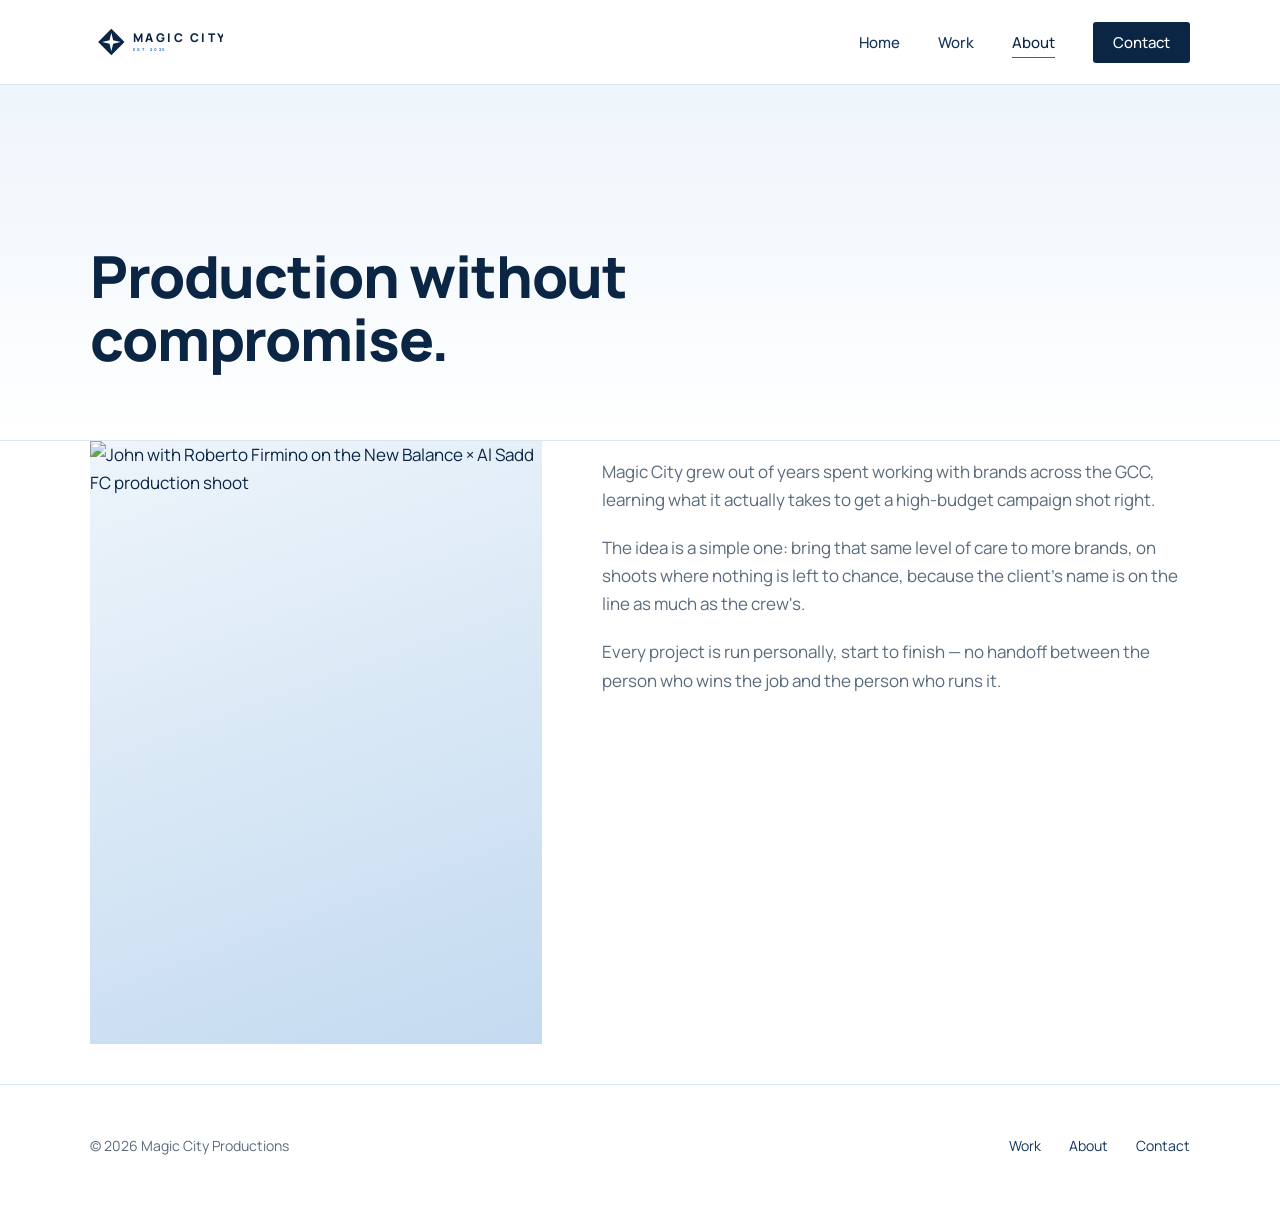
==== about.html @ c6229596 "Add files via upload" ====
<!DOCTYPE html>
<html lang="en">
<head>
<meta charset="UTF-8">
<meta name="viewport" content="width=device-width, initial-scale=1.0">
<title>About — Magic City</title>
<link rel="stylesheet" href="style.css">
<link rel="icon" type="image/svg+xml" href="images/favicon.svg">
<link rel="icon" type="image/png" sizes="32x32" href="images/favicon-32.png">
<link rel="apple-touch-icon" href="images/apple-touch-icon.png">
</head>
<body>

<header class="site">
  <nav class="wrap">
    <a href="index.html" class="brand" aria-label="Magic City — Home">
      <svg class="nav-logo" viewBox="0 0 400 120" role="img" aria-label="Magic City">
        <title>Magic City</title>
        <g transform="translate(22 18) scale(0.84)">
          <path fill="#0B2545" fill-rule="evenodd" d="M50 3 L97 50 L50 97 L3 50 Z M50 17 L56.5 43.5 L83 50 L56.5 56.5 L50 83 L43.5 56.5 L17 50 L43.5 43.5 Z"></path>
        </g>
        <text x="128" y="59" fill="#0B2545" font-family="Manrope, 'Helvetica Neue', Arial, sans-serif" font-weight="800" font-size="36" letter-spacing="7.6">MAGIC CITY</text>
        <text x="130" y="86" fill="#1D63D1" font-family="Manrope, 'Helvetica Neue', Arial, sans-serif" font-weight="700" font-size="12" letter-spacing="4.8">EST. 2025</text>
      </svg>
    </a>
    <ul class="navlinks">
      <li><a href="index.html">Home</a></li>
      <li><a href="work.html">Work</a></li>
      <li><a href="about.html" class="active">About</a></li>
      <li class="dropdown">
        <a href="contact.html" class="cta">Contact</a>
        <div class="dropdown-panel">
          <div class="row"><span class="label">Email</span><a class="value" href="mailto:jbamboukian99@gmail.com">jbamboukian99@gmail.com</a></div>
          <div class="row"><span class="label">Phone</span><a class="value" href="tel:+96170124567">+961 70 124 567</a></div>
          <div class="row"><span class="label">Based In</span><span class="value">Lebanon</span></div>
          <div class="row"><span class="label">Response Time</span><span class="value">Same Day!</span></div>
        </div>
      </li>
    </ul>
  </nav>
</header>

<section class="hero" style="padding-bottom: 70px;">
  <div class="wrap" style="padding-top: 70px;">
    <h1 style="max-width: 16ch;">Production without compromise.</h1>
  </div>
</section>

<section class="wrap">
  <div class="about-split">
    <div class="about-image"><img src="images/hero.jpg" alt="John with Roberto Firmino on the New Balance × Al Sadd FC production shoot" loading="lazy"></div>
    <div class="about-copy">
      <p>Magic City grew out of years spent working with brands across the GCC, learning what it actually takes to get a high-budget campaign shot right.</p>
      <p>The idea is a simple one: bring that same level of care to more brands, on shoots where nothing is left to chance, because the client's name is on the line as much as the crew's.</p>
      <p>Every project is run personally, start to finish — no handoff between the person who wins the job and the person who runs it.</p>
    </div>
  </div>
</section>

<footer class="site">
  <div class="wrap">
    <div class="small">© 2026 Magic City Productions</div>
    <ul class="flinks">
      <li><a href="work.html">Work</a></li>
      <li><a href="about.html">About</a></li>
      <li><a href="contact.html">Contact</a></li>
    </ul>
  </div>
</footer>

</body>
</html>
---- style.css ----
@import url('https://fonts.googleapis.com/css2?family=Manrope:wght@400;500;600;700;800&family=IBM+Plex+Mono:wght@500&display=swap');

:root {
  --navy: #0B2545;
  --navy-2: #14355E;
  --blue: #1D63D1;
  --grey: #5B6B7C;
  --bg: #FFFFFF;
  --sky: #EEF5FB;
  --line: #DCE6F0;
  --max: 1180px;
}

* { box-sizing: border-box; }
html { scroll-behavior: smooth; }

body {
  margin: 0;
  background: var(--bg);
  color: var(--navy);
  font-family: 'Manrope', -apple-system, sans-serif;
  font-size: 17px;
  line-height: 1.65;
  -webkit-font-smoothing: antialiased;
}

h1, h2, h3 {
  font-family: 'Manrope', sans-serif;
  font-weight: 800;
  letter-spacing: -0.02em;
  line-height: 1.08;
  margin: 0;
  color: var(--navy);
}

a { color: inherit; }
p { max-width: 60ch; color: var(--grey); }

.wrap { max-width: var(--max); margin: 0 auto; padding: 0 40px; }

/* ---------- NAV ---------- */
header.site {
  position: sticky;
  top: 0;
  background: rgba(255,255,255,0.9);
  backdrop-filter: blur(8px);
  border-bottom: 1px solid var(--line);
  z-index: 50;
}

nav.wrap {
  display: flex;
  align-items: center;
  justify-content: space-between;
  height: 84px;
}

.brand {
  display: flex;
  align-items: center;
  text-decoration: none;
  color: var(--navy);
}

.nav-logo {
  height: 40px;
  width: auto;
  display: block;
}

.navlinks {
  display: flex;
  gap: 38px;
  list-style: none;
  margin: 0;
  padding: 0;
  align-items: center;
}

.navlinks a {
  text-decoration: none;
  font-size: 15px;
  font-weight: 500;
  color: var(--navy-2);
  padding-bottom: 4px;
  border-bottom: 1px solid transparent;
  transition: color .15s, border-color .15s;
}

.navlinks a:hover,
.navlinks a.active {
  color: var(--navy);
  border-color: var(--blue);
}

.navlinks .cta {
  background: var(--navy);
  color: #fff;
  padding: 10px 20px;
  border-radius: 3px;
  border-bottom: none;
}

.navlinks .cta:hover {
  background: var(--blue);
  border-color: transparent;
  color: #fff;
}

.navlinks .dropdown { position: relative; }

.dropdown-panel {
  position: absolute;
  top: 100%;
  left: 50%;
  transform: translateX(-50%) translateY(6px);
  margin-top: 12px;
  background: var(--navy);
  color: #fff;
  padding: 22px 24px;
  border-radius: 8px;
  width: 240px;
  box-shadow: 0 16px 34px rgba(11,37,69,0.28);
  opacity: 0;
  visibility: hidden;
  transition: opacity .15s ease, transform .15s ease, visibility .15s ease;
  z-index: 60;
}

.navlinks .dropdown:hover .dropdown-panel,
.navlinks .dropdown:focus-within .dropdown-panel {
  opacity: 1;
  visibility: visible;
  transform: translateX(-50%) translateY(0);
}

.dropdown-panel .row { margin-bottom: 14px; }
.dropdown-panel .row:last-child { margin-bottom: 0; }

.dropdown-panel .label {
  display: block;
  font-size: 11px;
  font-weight: 700;
  text-transform: uppercase;
  letter-spacing: 0.06em;
  color: #9FB4D1;
  margin-bottom: 4px;
}

.dropdown-panel .value {
  display: block;
  font-size: 14px;
  font-weight: 600;
  color: #fff;
  text-decoration: none;
}

.dropdown-panel a.value:hover { color: var(--blue); }

/* ---------- HERO ---------- */
.hero {
  background: linear-gradient(180deg, var(--sky) 0%, #FFFFFF 100%);
  border-bottom: 1px solid var(--line);
}

.hero-inner {
  padding: 90px 0 0;
  display: grid;
  grid-template-columns: 1fr 1fr;
  gap: 60px;
  align-items: center;
}

/* logo-left / intro-right hero */
.hero-lockup {
  padding: 140px 0;
  display: flex;
  justify-content: center;
  align-items: center;
  gap: 40px;
  flex-wrap: wrap;
}

.hero-lockup .wordmark {
  font-family: 'Manrope', sans-serif;
  font-weight: 800;
  font-size: clamp(28px, 4vw, 44px);
  letter-spacing: 0.22em;
  line-height: 1.15;
  color: var(--navy);
  text-transform: uppercase;
}

.hero-lockup .intro {
  border-left: 2px solid var(--blue);
  padding-left: 40px;
}

.hero-lockup .intro p {
  font-size: 21px;
  font-weight: 500;
  color: var(--navy-2);
  line-height: 1.5;
  max-width: 34ch;
}

.hero-lockup .intro .actions {
  margin-top: 30px;
}

/* reel strip */
.reel-strip {
  padding: 20px 0 60px;
}

.reel {
  width: 100%;
  aspect-ratio: 3 / 1;
  object-fit: cover;
  object-position: center 25%;
  display: block;
  border-radius: 16px;
  box-shadow: 0 20px 40px rgba(11,37,69,0.15);
}

.hero-copy .eyebrow {
  font-size: 14px;
  font-weight: 700;
  color: var(--blue);
  margin-bottom: 18px;
  display: block;
}

.frame-num {
  font-family: 'IBM Plex Mono', monospace;
  font-size: 13px;
  font-weight: 500;
  color: var(--blue);
  letter-spacing: 0.02em;
}

.hero h1 {
  font-size: clamp(38px, 5vw, 58px);
  max-width: 12ch;
}

.hero .lede {
  margin-top: 22px;
  font-size: 18px;
  max-width: 44ch;
}

.hero .actions {
  margin-top: 32px;
  display: flex;
  gap: 16px;
  align-items: center;
}

.hero-image {
  aspect-ratio: 4/5;
  overflow: hidden;
}

.hero-image img {
  width: 100%;
  height: 100%;
  object-fit: cover;
  display: block;
}

.hero-caption {
  margin-top: 12px;
  font-size: 13px;
  font-weight: 600;
  color: var(--grey);
}

.hero-image.placeholder {
  background: linear-gradient(160deg, #DCEAF7 0%, #C3DAF0 100%);
  display: flex;
  align-items: center;
  justify-content: center;
  color: var(--navy-2);
  font-size: 14px;
  font-weight: 600;
  text-align: center;
  padding: 30px;
  border: 1px dashed #AFC7E0;
}

/* ---------- BUTTONS ---------- */
.btn {
  display: inline-block;
  padding: 14px 28px;
  background: var(--navy);
  color: #fff;
  text-decoration: none;
  font-size: 15px;
  font-weight: 600;
  border-radius: 3px;
  border: 1px solid var(--navy);
  transition: background .15s, color .15s, border-color .15s;
}

.btn:hover { background: var(--blue); border-color: var(--blue); }

.btn.ghost {
  background: transparent;
  color: var(--navy);
  border: 1px solid var(--line);
}

.btn.ghost:hover { border-color: var(--navy); }

.btn-sm {
  padding: 10px 22px;
  font-size: 14px;
  background: var(--blue);
  border-color: var(--blue);
}

.btn-sm:hover { background: var(--navy); border-color: var(--navy); }

.journey-cta {
  margin-top: 56px;
  display: flex;
  justify-content: center;
}

.textlink {
  font-size: 15px;
  font-weight: 600;
  color: var(--navy);
  text-decoration: none;
  border-bottom: 1px solid var(--blue);
  padding-bottom: 2px;
}

/* ---------- CLIENT STRIP ---------- */
.clients {
  padding: 50px 0;
  border-bottom: 1px solid var(--line);
}

.clients .label {
  font-size: 15px;
  color: var(--grey);
  margin-bottom: 24px;
}

.client-row {
  display: flex;
  gap: 56px;
  flex-wrap: wrap;
  align-items: center;
}

.client-row .name {
  font-size: 21px;
  font-weight: 700;
  color: var(--navy-2);
  letter-spacing: -0.01em;
}

/* ---------- SECTIONS ---------- */
section { padding: 90px 0; }
.rule-top { border-top: 1px solid var(--line); }
.rule-top.wrap { padding-top: 90px; padding-bottom: 90px; }

.section-head {
  margin-bottom: 48px;
}

.section-head h2 {
  font-size: clamp(28px, 3.4vw, 40px);
  max-width: 18ch;
}

.section-head p { margin-top: 18px; font-size: 17px; max-width: 52ch; }

/* featured work */
.feature {
  display: grid;
  grid-template-columns: 1fr 1fr;
  gap: 60px;
  align-items: center;
  background: var(--sky);
  padding: 50px;
}

.feature-image {
  aspect-ratio: 4/3;
  background: linear-gradient(160deg, #ffffff 0%, #D4E5F5 100%);
  border: 1px dashed #AFC7E0;
  display: flex;
  align-items: center;
  justify-content: center;
  color: var(--navy-2);
  font-size: 14px;
  font-weight: 600;
  text-align: center;
  padding: 30px;
}

.feature .tag {
  display: block;
  margin-bottom: 14px;
}

.feature h3 { font-size: 27px; max-width: 14ch; }
.feature p { margin-top: 16px; font-size: 16px; }

/* market reach map */
.market-map {
  background: var(--sky);
  border-radius: 16px;
  overflow: hidden;
}

.market-map-inner {
  position: relative;
}

.market-map-inner img {
  width: 100%;
  aspect-ratio: 224 / 144;
  display: block;
}

.pin {
  position: absolute;
  width: 170px;
  height: 75px;
  overflow: visible;
  pointer-events: none;
}

.pin .dot-glow { fill: var(--blue); opacity: 0.25; }
.pin .dot-core { fill: var(--blue); stroke: #fff; stroke-width: 1.5; }
.pin .lead-line { fill: none; stroke: var(--blue); stroke-width: 1.2; }
.pin .pin-label {
  font-family: 'IBM Plex Mono', monospace;
  font-size: 12.1px;
  font-weight: 500;
  fill: var(--navy);
  letter-spacing: 0.06em;
}

/* work grid — contact sheet treatment */
.work-grid {
  display: grid;
  grid-template-columns: repeat(2, 1fr);
  border-top: 1px solid var(--line);
  border-left: 1px solid var(--line);
}

.work-card {
  display: block;
  text-decoration: none;
  color: inherit;
  border-right: 1px solid var(--line);
  border-bottom: 1px solid var(--line);
  transition: background .15s;
}

.work-card:hover { background: var(--sky); }
.work-card:hover .thumb img { opacity: 0.92; }

.work-card .thumb {
  aspect-ratio: 4/3;
  background: linear-gradient(160deg, #F3F8FC 0%, #DCEAF7 100%);
  position: relative;
  overflow: hidden;
}

.work-card .thumb img {
  width: 100%;
  height: 100%;
  object-fit: cover;
  display: block;
}

.work-card .thumb .frame-num {
  position: absolute;
  top: 14px;
  left: 16px;
  color: #fff;
  opacity: 1;
  background: rgba(11,37,69,0.65);
  padding: 4px 9px;
  border-radius: 3px;
}

.work-card .info { padding: 24px; }
.work-card .client-name { font-size: 14px; font-weight: 600; color: var(--navy-2); margin-bottom: 8px; display: block; }
.work-card h3 { font-size: 19px; }
.work-card p { margin-top: 10px; font-size: 15px; }

/* process */
.process {
  display: grid;
  grid-template-columns: repeat(4, 1fr);
  gap: 30px;
}

.stage {
  background: var(--blue);
  border-radius: 20px;
  padding: 32px 26px;
}

.stage .num { font-size: 13px; font-weight: 700; color: rgba(255,255,255,0.75); display: block; margin-bottom: 12px; }
.stage h3 { font-size: 18px; color: #fff; }
.stage p { margin-top: 8px; font-size: 15px; color: rgba(255,255,255,0.9); }

/* about split */
.about-split {
  display: grid;
  grid-template-columns: 1fr 1.3fr;
  gap: 60px;
  align-items: start;
}

.about-image {
  aspect-ratio: 3/4;
  background: linear-gradient(160deg, #EEF5FB 0%, #C3DAF0 100%);
  overflow: hidden;
}

.about-image img {
  width: 100%;
  height: 100%;
  object-fit: cover;
  display: block;
}

.about-copy p { font-size: 17px; margin-bottom: 20px; }

.credentials {
  margin-top: 30px;
  border-top: 1px solid var(--line);
}

.credential-row {
  display: flex;
  justify-content: space-between;
  padding: 16px 0;
  border-bottom: 1px solid var(--line);
  font-size: 15px;
}

.credential-row span:first-child { color: var(--grey); }
.credential-row span:last-child { font-weight: 600; color: var(--navy); }

/* project detail page */
.project-hero {
  width: 100%;
  max-width: 760px;
  aspect-ratio: 16 / 9;
  overflow: hidden;
  border-radius: 16px;
  margin: 40px auto 0;
}

.project-hero img { width: 100%; height: 100%; object-fit: cover; display: block; }

.project-head { margin-top: 44px; }
.project-head .tag { display: block; margin-bottom: 14px; }
.project-head h1 { font-size: clamp(30px, 3.6vw, 42px); max-width: 24ch; }

.project-body {
  display: grid;
  grid-template-columns: 1.6fr 1fr;
  gap: 60px;
  margin-top: 40px;
  align-items: start;
}

.project-body p { font-size: 17px; margin-bottom: 18px; }

/* behind-the-scenes clip */
.clip-section {
  display: flex;
  align-items: flex-start;
  gap: 56px;
  margin-top: 60px;
  flex-wrap: wrap;
}

.clip-gallery {
  display: flex;
  gap: 22px;
  flex: 1 1 480px;
  max-width: 620px;
}

.clip-thumb {
  position: relative;
  flex: 1 1 0;
  margin: 10px;
}

.clip-thumb img {
  width: 100%;
  aspect-ratio: 3 / 4;
  object-fit: cover;
  display: block;
}

.clip-thumb .corner {
  position: absolute;
  width: 22px;
  height: 22px;
  border: 3px solid var(--blue);
}

.clip-thumb .corner.tl { top: -8px; left: -8px; border-right: none; border-bottom: none; }
.clip-thumb .corner.tr { top: -8px; right: -8px; border-left: none; border-bottom: none; }
.clip-thumb .corner.bl { bottom: -8px; left: -8px; border-right: none; border-top: none; }
.clip-thumb .corner.br { bottom: -8px; right: -8px; border-left: none; border-top: none; }

.clip-side {
  flex: 1 1 300px;
  display: flex;
  flex-direction: column;
  gap: 28px;
  max-width: 380px;
}

.clip-callout {
  background: var(--blue);
  border-radius: 12px;
  padding: 22px 26px;
}

.clip-callout p {
  font-size: 16px;
  font-weight: 600;
  color: #fff;
  line-height: 1.5;
  margin: 0;
}

.clip-callout p strong { color: #fff; }

/* CTA strip */
.cta-strip {
  background: var(--navy);
  color: #fff;
  padding: 64px 50px;
  margin: 0 40px;
  max-width: calc(var(--max) - 80px);
  margin: 0 auto;
}

.cta-strip .flex {
  display: flex;
  justify-content: space-between;
  align-items: center;
  gap: 30px;
  flex-wrap: wrap;
}

.cta-strip h2 { color: #fff; font-size: clamp(26px,3.2vw,36px); max-width: 20ch; }
.cta-strip p { color: #C3D5EC; margin-top: 10px; }
.cta-strip .btn { background: var(--blue); border-color: var(--blue); }
.cta-strip .btn:hover { background: #fff; color: var(--navy); border-color: #fff; }

/* footer */
footer.site {
  border-top: 1px solid var(--line);
  padding: 46px 0;
  margin-top: 40px;
}

footer .wrap {
  display: flex;
  justify-content: space-between;
  align-items: center;
  flex-wrap: wrap;
  gap: 16px;
}

footer .small { font-size: 14px; color: var(--grey); }
footer .flinks { display: flex; gap: 28px; list-style: none; margin: 0; padding: 0; }
footer a { text-decoration: none; font-size: 14px; color: var(--navy-2); }
footer a:hover { color: var(--blue); }

/* contact page */
.contact-grid {
  display: grid;
  grid-template-columns: 1fr 1fr;
  gap: 70px;
  padding: 70px 0 100px;
}

.contact-block { margin-bottom: 36px; }
.contact-block h3 { font-size: 14px; font-weight: 700; color: var(--blue); margin-bottom: 10px; }
.contact-block p, .contact-block a { font-size: 17px; color: var(--navy); }

form.contact-form label {
  display: block;
  font-size: 13px;
  font-weight: 600;
  color: var(--grey);
  margin-bottom: 8px;
  margin-top: 22px;
}

form.contact-form input,
form.contact-form select,
form.contact-form textarea {
  width: 100%;
  border: 1px solid var(--line);
  border-radius: 4px;
  background: var(--sky);
  font-family: 'Manrope', sans-serif;
  font-size: 16px;
  padding: 12px 14px;
  color: var(--navy);
}

form.contact-form input:focus,
form.contact-form select:focus,
form.contact-form textarea:focus {
  outline: none;
  border-color: var(--blue);
  background: #fff;
}

form.contact-form textarea { resize: vertical; min-height: 100px; }
form.contact-form button { margin-top: 30px; cursor: pointer; }

/* focus visibility */
a:focus-visible, button:focus-visible, input:focus-visible, textarea:focus-visible {
  outline: 2px solid var(--blue);
  outline-offset: 2px;
}

/* reveal */
.reveal { opacity: 0; transform: translateY(12px); animation: reveal .7s ease forwards; }
.reveal.d2 { animation-delay: .12s; }
@keyframes reveal { to { opacity: 1; transform: none; } }
@media (prefers-reduced-motion: reduce) {
  .reveal { animation: none; opacity: 1; transform: none; }
  html { scroll-behavior: auto; }
}

/* responsive */
@media (max-width: 900px) {
  .hero-inner { grid-template-columns: 1fr; gap: 40px; padding-top: 50px; }
  .hero-lockup { flex-direction: column; gap: 36px; padding: 70px 0; text-align: center; align-items: center; }
  .hero-lockup .intro { border-left: none; padding-left: 0; text-align: left; }
  .feature { grid-template-columns: 1fr; padding: 30px; }
  .work-grid { grid-template-columns: 1fr; }
  .process { grid-template-columns: repeat(2, 1fr); row-gap: 30px; }
  .about-split { grid-template-columns: 1fr; }
  .project-body { grid-template-columns: 1fr; gap: 30px; }
  .contact-grid { grid-template-columns: 1fr; gap: 20px; }
  .navlinks { display: none; }
  .wrap { padding: 0 22px; }
  .cta-strip { margin: 0 22px; padding: 40px 26px; }
}
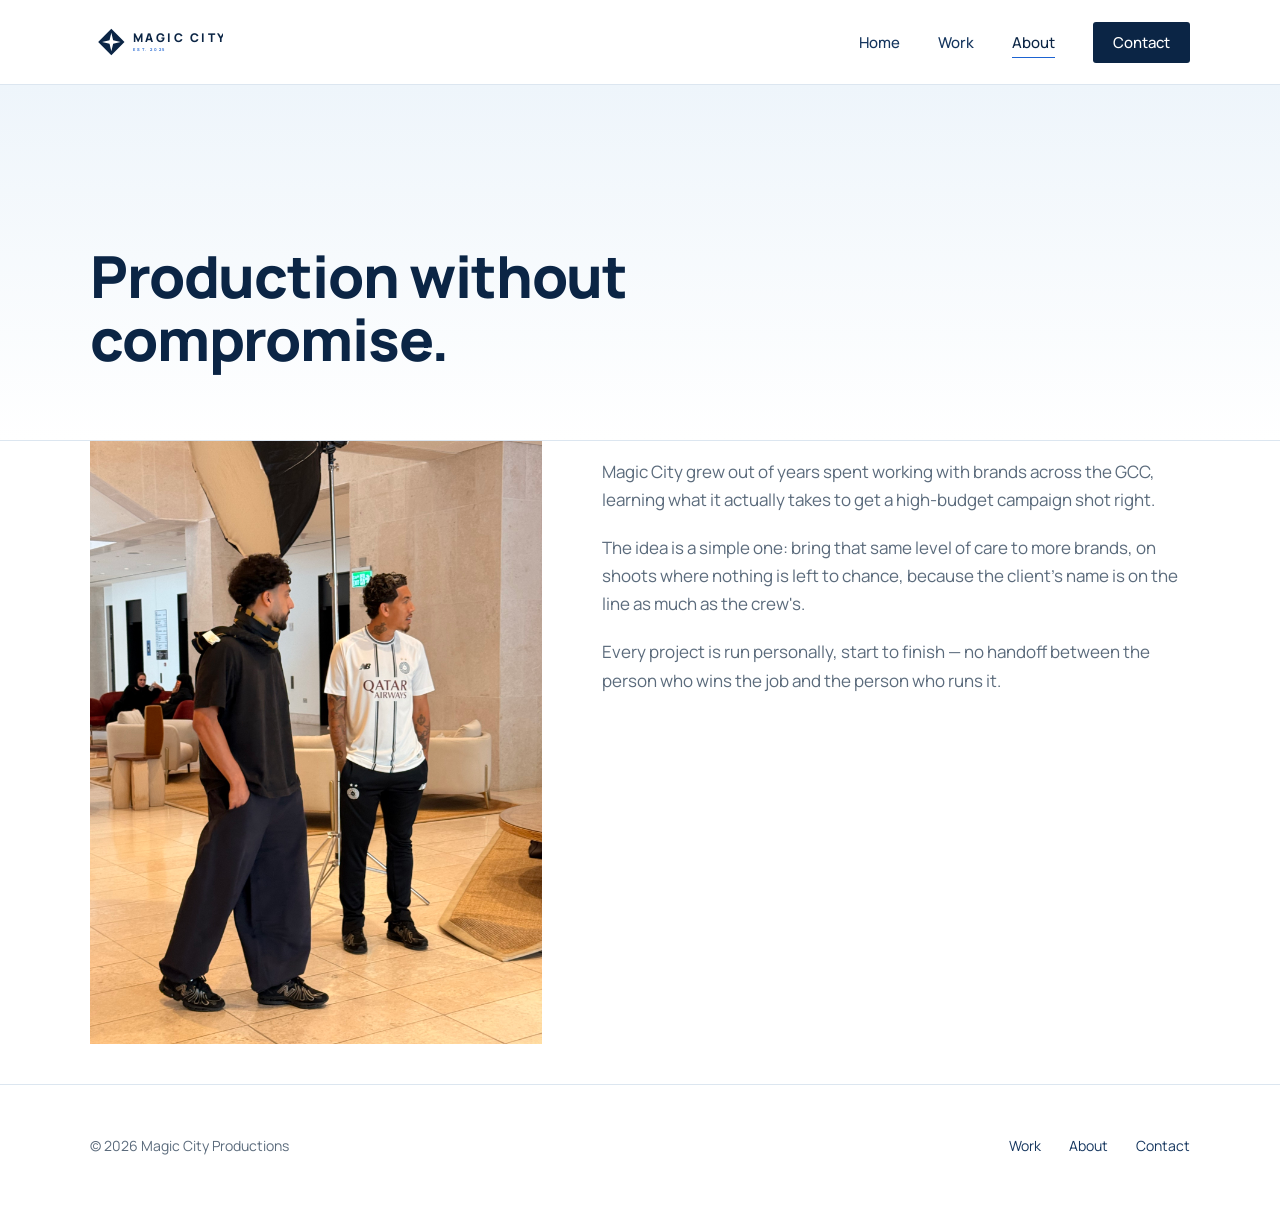
==== commit 12d5f8d8: "Add mobile hamburger nav and responsive fixes; reorder Brozović to 2nd in Work grid - Add mobile nav" ====
--- a/about.html
+++ b/about.html
@@ -37,6 +37,9 @@
         </div>
       </li>
     </ul>
+    <button class="nav-toggle" type="button" aria-label="Toggle menu" aria-expanded="false">
+      <span></span><span></span><span></span>
+    </button>
   </nav>
 </header>
 
@@ -68,5 +71,6 @@
   </div>
 </footer>
 
+<script src="main.js" defer></script>
 </body>
 </html>
--- a/style.css
+++ b/style.css
@@ -106,6 +106,33 @@
   border-color: transparent;
   color: #fff;
 }
+
+.nav-toggle {
+  display: none;
+  flex-direction: column;
+  justify-content: center;
+  align-items: flex-end;
+  gap: 5px;
+  width: 32px;
+  height: 32px;
+  background: none;
+  border: none;
+  padding: 0;
+  cursor: pointer;
+}
+
+.nav-toggle span {
+  display: block;
+  width: 100%;
+  height: 2px;
+  background: var(--navy);
+  border-radius: 2px;
+  transition: transform .2s ease, opacity .2s ease, width .2s ease;
+}
+
+.nav-toggle[aria-expanded="true"] span:nth-child(1) { transform: translateY(7px) rotate(45deg); width: 100%; }
+.nav-toggle[aria-expanded="true"] span:nth-child(2) { opacity: 0; }
+.nav-toggle[aria-expanded="true"] span:nth-child(3) { transform: translateY(-7px) rotate(-45deg); width: 100%; }
 
 .navlinks .dropdown { position: relative; }
 
@@ -758,7 +785,55 @@
   .about-split { grid-template-columns: 1fr; }
   .project-body { grid-template-columns: 1fr; gap: 30px; }
   .contact-grid { grid-template-columns: 1fr; gap: 20px; }
-  .navlinks { display: none; }
   .wrap { padding: 0 22px; }
   .cta-strip { margin: 0 22px; padding: 40px 26px; }
-}
+
+  .nav-toggle { display: flex; }
+
+  .navlinks {
+    display: none;
+    position: absolute;
+    top: 84px;
+    left: 0;
+    right: 0;
+    flex-direction: column;
+    align-items: stretch;
+    gap: 0;
+    background: #fff;
+    border-bottom: 1px solid var(--line);
+    box-shadow: 0 16px 34px rgba(11,37,69,0.14);
+    padding: 8px 22px 24px;
+  }
+
+  .navlinks.open { display: flex; }
+
+  .navlinks li { width: 100%; }
+
+  .navlinks a {
+    display: block;
+    padding: 14px 0;
+    border-bottom: 1px solid var(--line);
+    font-size: 16px;
+  }
+
+  .navlinks li:last-child a { border-bottom: none; }
+
+  .navlinks .cta {
+    margin-top: 10px;
+    text-align: center;
+    border-radius: 3px;
+  }
+
+  .navlinks .dropdown-panel { display: none; }
+}
+
+/* narrower phones */
+@media (max-width: 640px) {
+  .clip-gallery { flex-direction: column; max-width: 100%; }
+  .clip-thumb { margin: 0 0 20px; }
+  .clip-side { max-width: 100%; }
+}
+
+@media (max-width: 600px) {
+  .pin { width: 128px; height: 56.5px; }
+}
